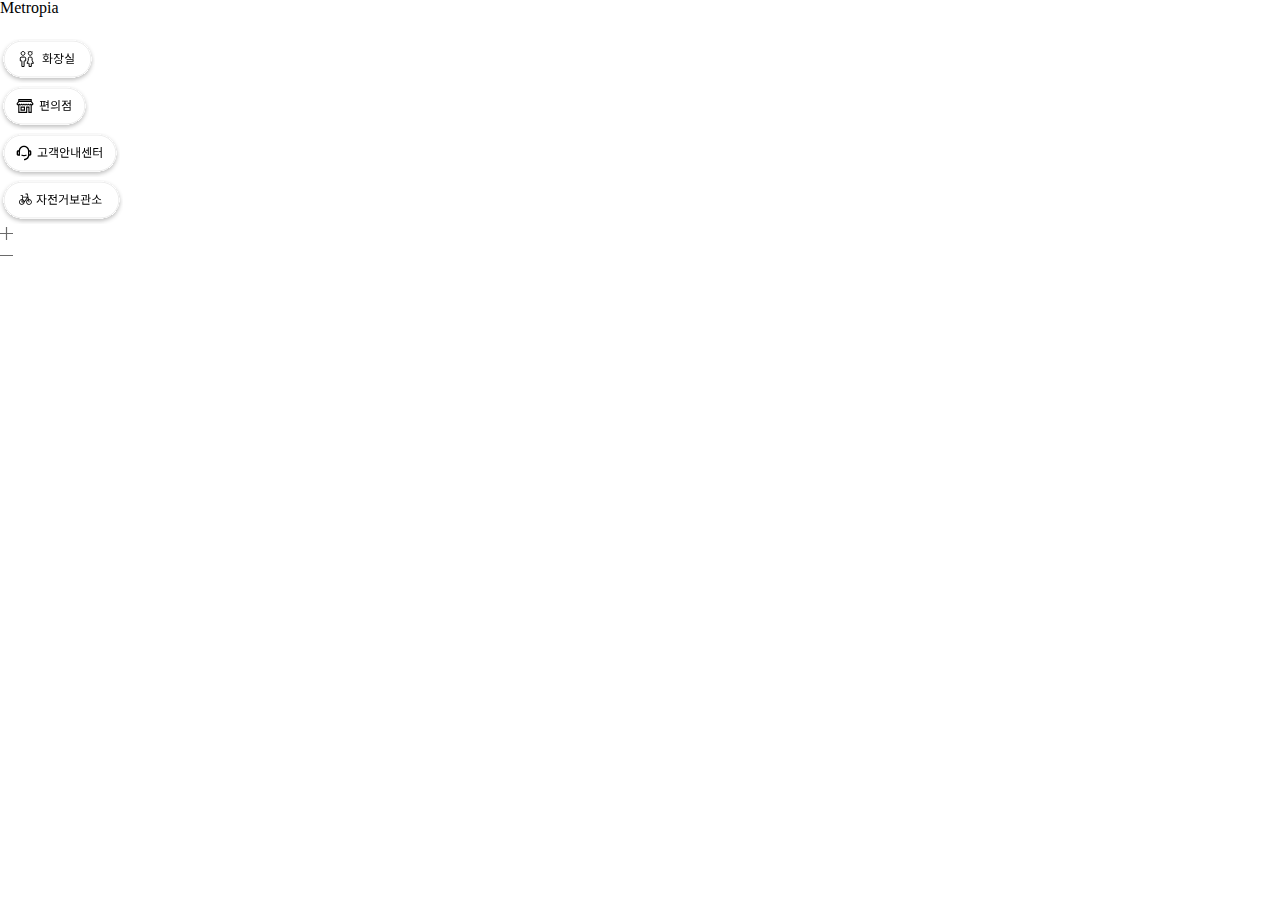
==== index.html @ d3065504 "html finish" ====
<!DOCTYPE html>
<html lang="en">
<head>
    <meta charset="UTF-8">
    <meta http-equiv="X-UA-Compatible" content="IE=edge">
    <meta name="viewport" content="width=device-width, initial-scale=1.0">
    <title>Metropia</title>
    <link rel="stylesheet" href="style.css">
</head>
<body>

    <div class="head">
        <div class="logo">
            Metropia
        </div>
        <div class="search_bar">
            <a href="" class="button_container">
                <img class="search_icon" src="image/search_icon.svg" alt="">
            </a>
        </div>
    </div>

    <div class="body">
        <ul class="filtering-bar">
            <li class="restroom">
                <img src="image/화장실.svg" alt="" class="restroom-icon">
            </li>
            <li class="restroom">
                <img src="image/편의점.svg" alt="" class="store-icon">
            </li>
            <li class="restroom">
                <img src="image/고객안내센터.svg" alt="" class="customer-icon">
            </li>
            <li class="restroom">
                <img src="image/자전거보관소.svg" alt="" class="vehicle-icon">
            </li>
        </ul>
        <div class="scale-bar">
            <div class="plus">
                <img src="image/plus_Vector.svg" alt="" class="plus-icon">
            </div>
            <div class="plus">
                <img src="image/minus_Vector.svg" alt="" class="minus-icon">
            </div>
        </div>
    </div>

    <script src="main.js"></script>
</body>
</html>
---- style.css ----
html,
body,
div,
span,
applet,
object,
iframe,
h1,
h2,
h3,
h4,
h5,
h6,
p,
blockquote,
pre,
a,
abbr,
acronym,
address,
big,
cite,
code,
del,
dfn,
em,
img,
ins,
kbd,
q,
s,
samp,
small,
strike,
strong,
sub,
sup,
tt,
var,
b,
u,
i,
center,
dl,
dt,
dd,
ol,
ul,
li,
fieldset,
form,
label,
legend,
table,
caption,
tbody,
tfoot,
thead,
tr,
th,
td,
article,
aside,
canvas,
details,
embed,
figure,
figcaption,
footer,
header,
hgroup,
menu,
nav,
output,
ruby,
section,
summary,
time,
mark,
audio,
video {
  margin: 0;
  padding: 0;
  border: 0;
  font-size: 100%;
  font: inherit;
  vertical-align: baseline;
}
/* HTML5 display-role reset for older browsers */
article,
aside,
details,
figcaption,
figure,
footer,
header,
hgroup,
menu,
nav,
section {
  display: block;
}
body {
  line-height: 1;
}
ol,
ul {
  list-style: none;
}
blockquote,
q {
  quotes: none;
}
blockquote:before,
blockquote:after,
q:before,
q:after {
  content: "";
  content: none;
}
table {
  border-collapse: collapse;
  border-spacing: 0;
}
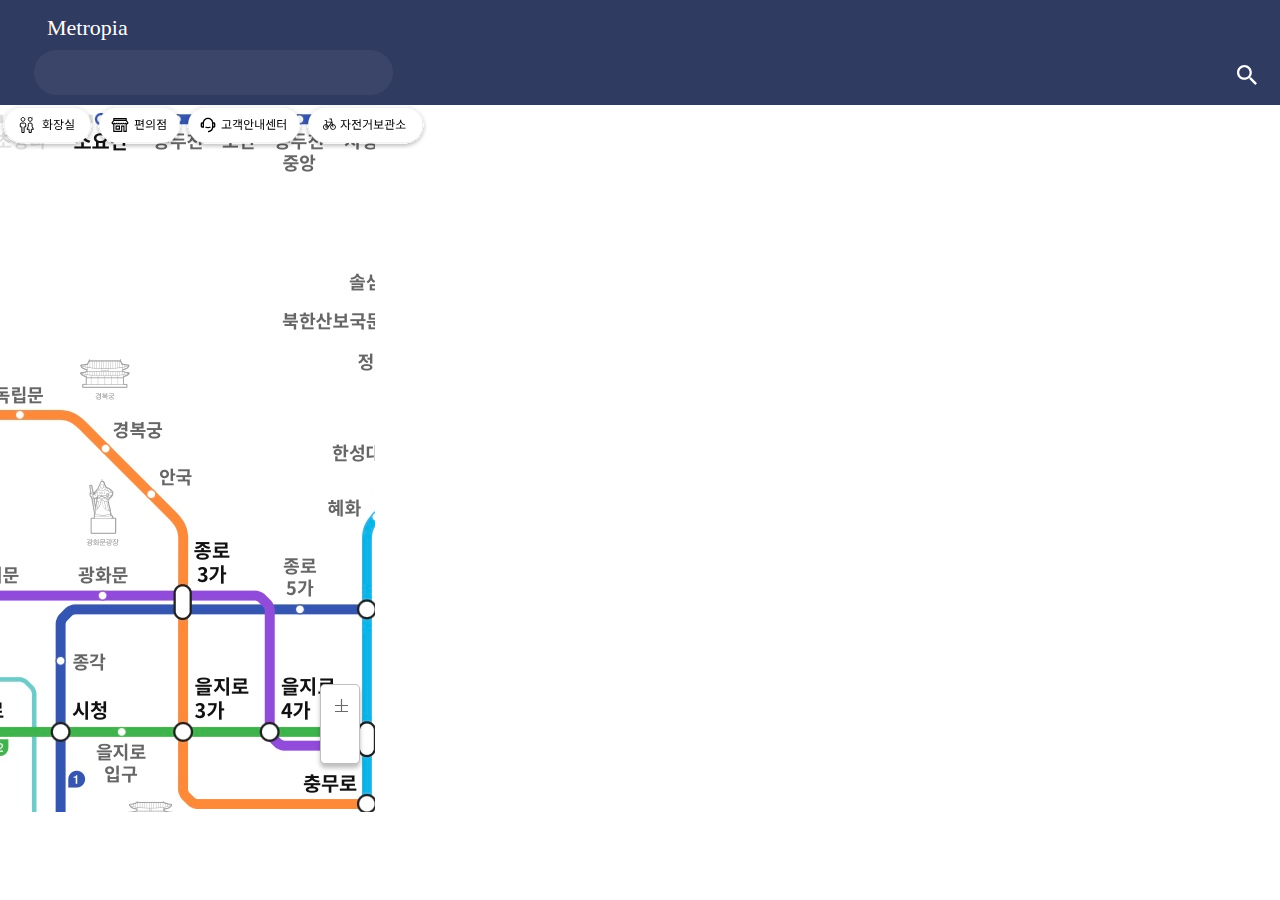
==== commit 792db628: "css" ====
--- a/index.html
+++ b/index.html
@@ -13,28 +13,27 @@
         <div class="logo">
             Metropia
         </div>
-        <div class="search_bar">
-            <a href="" class="button_container">
-                <img class="search_icon" src="image/search_icon.svg" alt="">
-            </a>
+        <div class="search_wrap">
+            <input type="text" class="search_box">
+            <button class="btn-search"></button>
         </div>
     </div>
 
     <div class="body">
-        <ul class="filtering-bar">
-            <li class="restroom">
-                <img src="image/화장실.svg" alt="" class="restroom-icon">
-            </li>
-            <li class="restroom">
-                <img src="image/편의점.svg" alt="" class="store-icon">
-            </li>
-            <li class="restroom">
-                <img src="image/고객안내센터.svg" alt="" class="customer-icon">
-            </li>
-            <li class="restroom">
-                <img src="image/자전거보관소.svg" alt="" class="vehicle-icon">
-            </li>
-        </ul>
+        <div class="filter-wrap">
+            <div id="filter" class="restroom">
+                <img src="image/화장실.svg" alt="" >
+            </div>
+            <div class="store" id="filter">
+                <img src="image/편의점.svg" alt=""">
+            </div>
+            <div  class="customer" id="filter">
+                <img src="image/고객안내센터.svg" alt="">
+            </div>
+            <div class="vehicle" id="filter">
+                <img src="image/자전거보관소.svg" alt="" >
+            </div>
+        </div>
         <div class="scale-bar">
             <div class="plus">
                 <img src="image/plus_Vector.svg" alt="" class="plus-icon">
--- a/style.css
+++ b/style.css
@@ -100,6 +100,16 @@
 section {
   display: block;
 }
+
+button {
+  font-size: 12px;
+  line-height: 18px;
+  color: #666;
+  background-color: transparent;
+  border: none; /*버튼 눌리는 효과 삭제*/
+  cursor: pointer;
+}
+
 body {
   line-height: 1;
 }
@@ -122,3 +132,110 @@
   border-collapse: collapse;
   border-spacing: 0;
 }
+
+.head {
+  position: absolute;
+  height: 105px;
+  left: 0%;
+  right: 0%;
+  top: 0px;
+
+  background: #303b61;
+}
+
+.logo {
+  position: absolute;
+  width: 89px;
+  height: 26px;
+  left: 47px;
+  top: 15px;
+
+  font-family: Roboto;
+  font-style: normal;
+  font-weight: 500;
+  font-size: 22px;
+  line-height: 26px;
+  /* identical to box height */
+
+  color: #ffffff;
+}
+
+/* .search_wrap {
+  position: absolute;
+  width: 355px;
+  height: 43px;
+  left: 10px;
+  top: 52px;
+} */
+
+.btn-search {
+  background-image: url("image/search_icon.svg");
+  background-size: 20px;
+  position: absolute;
+  right: 23px;
+  bottom: 20px;
+  width: 20px;
+  height: 20px;
+}
+
+.search_box {
+  position: absolute;
+  height: 43px;
+  width: 355px;
+  left: 2.67%;
+  right: 2.67%;
+  bottom: 10px;
+  background: #3a4569;
+  border-radius: 100px;
+  border: none;
+}
+
+.body {
+  position: absolute;
+  width: 375px;
+  height: 707px;
+  left: 0px;
+  top: 105px;
+
+  background-image: url("image/노선도1.jpg");
+}
+
+.filter-wrap {
+  display: flex;
+  width: 425px;
+  top: 10px;
+}
+
+#filter {
+  flex-basis: content;
+}
+
+.scale-bar {
+  position: absolute;
+  width: 40px;
+  height: 80px;
+  left: 320px;
+  top: 579px;
+
+  background: #ffffff;
+  border: 0.4px solid rgba(0, 0, 0, 0.25);
+  box-sizing: border-box;
+  box-shadow: 0px 4px 4px rgba(0, 0, 0, 0.25);
+  border-radius: 5px;
+}
+
+.plus {
+  position: absolute;
+  width: 13px;
+  height: 13px;
+  left: 14px;
+  top: 14px;
+}
+
+.minus {
+  position: absolute;
+  width: 13px;
+  height: 1px;
+  left: 14px;
+  top: 59px;
+}
